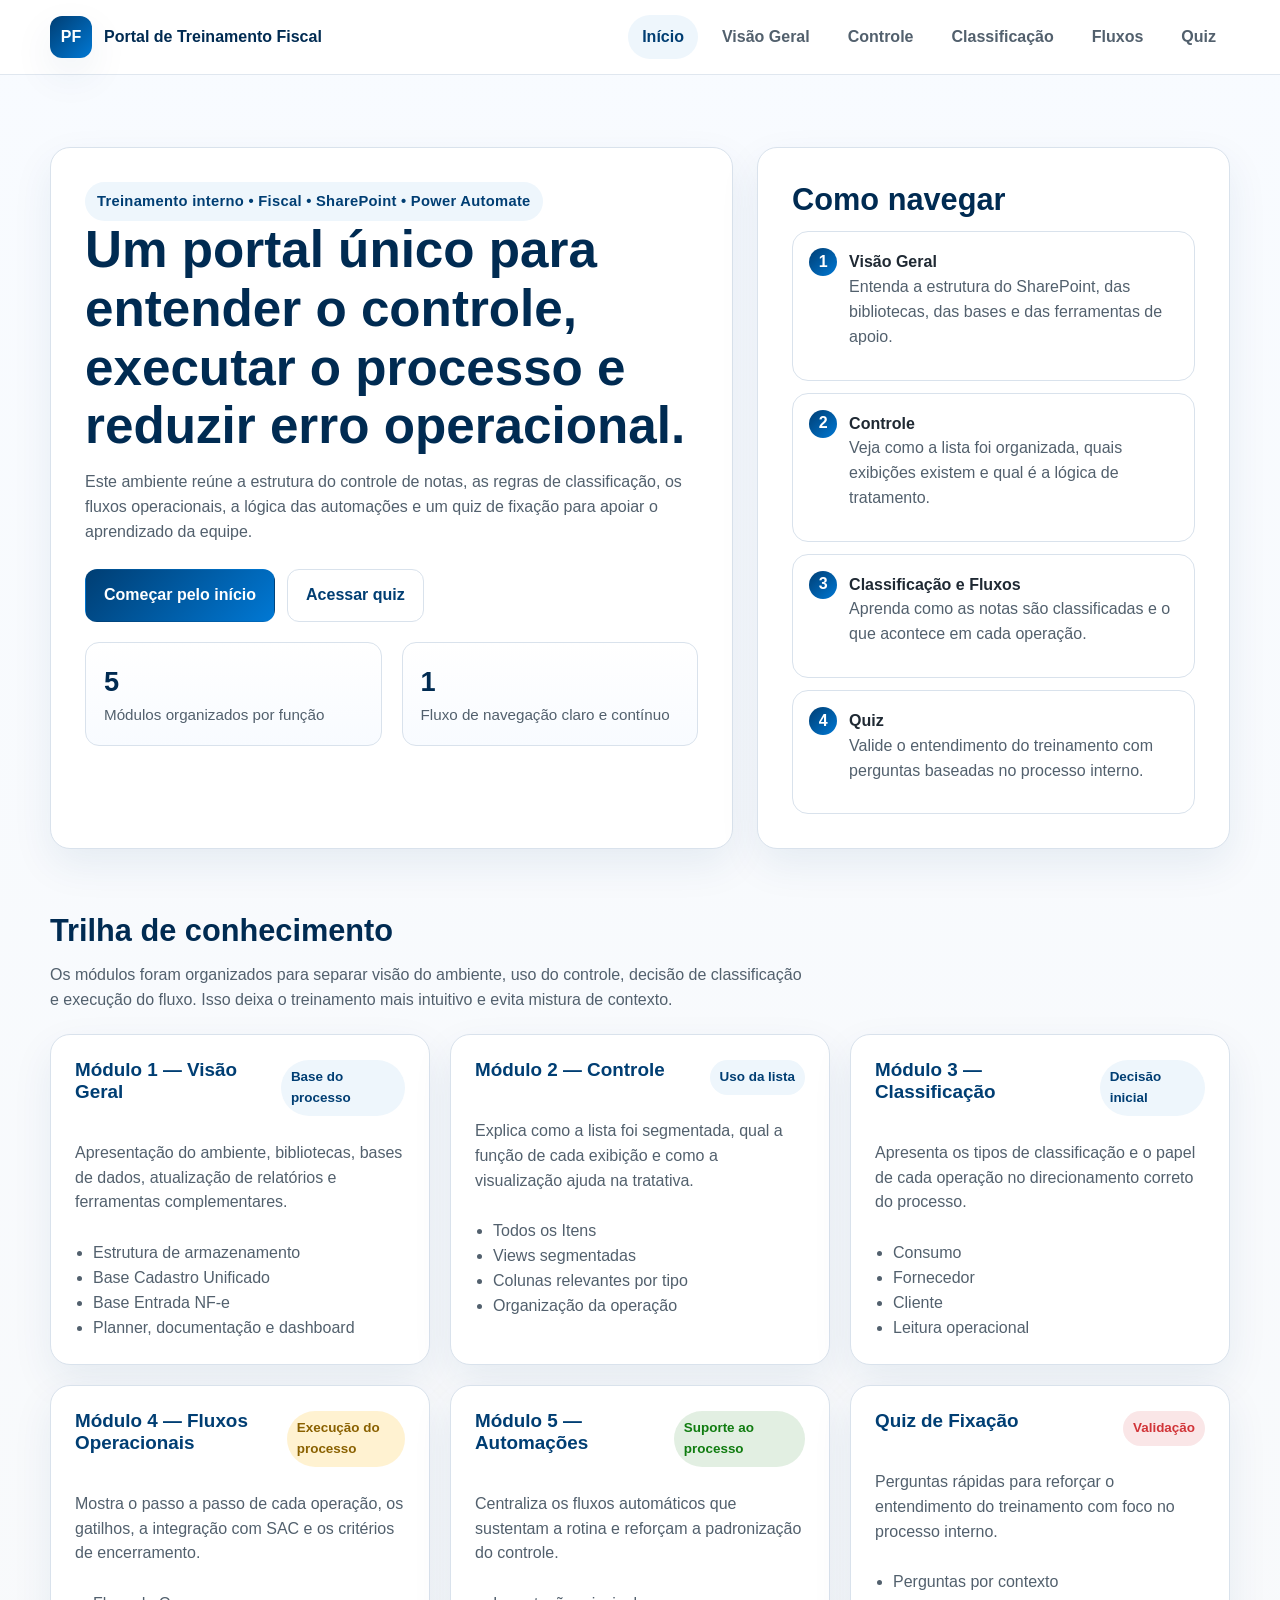
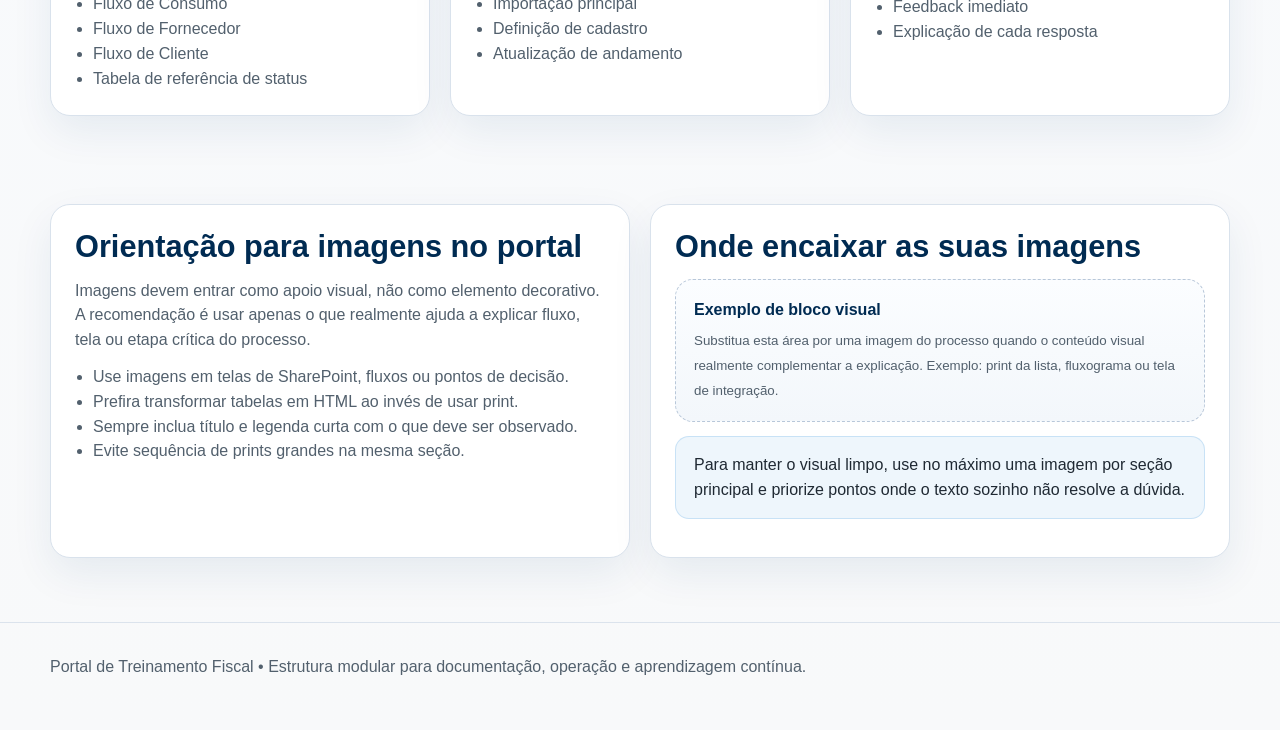
==== index.html @ 6f4d2eba "Add files via upload" ====
<!DOCTYPE html>
<html lang="pt-BR">
<head>
  <meta charset="UTF-8">
  <meta name="viewport" content="width=device-width, initial-scale=1.0">
  <title>Portal de Treinamento Fiscal</title>
  <link rel="stylesheet" href="style.css">
</head>
<body>
  <header class="site-header">
    <div class="container navbar">
      <a class="brand" href="index.html">
        <span class="brand-badge">PF</span>
        <span>Portal de Treinamento Fiscal</span>
      </a>
      <nav class="nav-links">
        <a class="active" href="index.html">Início</a>
        <a href="visao-geral.html">Visão Geral</a>
        <a href="controle.html">Controle</a>
        <a href="classificacao.html">Classificação</a>
        <a href="fluxos.html">Fluxos</a>
        <a href="quiz.html">Quiz</a>
      </nav>
    </div>
  </header>

  <main>
    <section class="hero">
      <div class="container hero-grid">
        <div class="hero-card">
          <span class="kicker">Treinamento interno • Fiscal • SharePoint • Power Automate</span>
          <h1>Um portal único para entender o controle, executar o processo e reduzir erro operacional.</h1>
          <p>
            Este ambiente reúne a estrutura do controle de notas, as regras de classificação, os fluxos operacionais,
            a lógica das automações e um quiz de fixação para apoiar o aprendizado da equipe.
          </p>
          <div class="hero-actions">
            <a class="btn btn-primary" href="visao-geral.html">Começar pelo início</a>
            <a class="btn btn-secondary" href="quiz.html">Acessar quiz</a>
          </div>
          <div class="mini-grid">
            <div class="stat-card">
              <strong>5</strong>
              <span>Módulos organizados por função</span>
            </div>
            <div class="stat-card">
              <strong>1</strong>
              <span>Fluxo de navegação claro e contínuo</span>
            </div>
          </div>
        </div>
        <div class="hero-card">
          <h2>Como navegar</h2>
          <div class="flow">
            <div class="flow-step" data-step="1">
              <strong>Visão Geral</strong>
              <p>Entenda a estrutura do SharePoint, das bibliotecas, das bases e das ferramentas de apoio.</p>
            </div>
            <div class="flow-step" data-step="2">
              <strong>Controle</strong>
              <p>Veja como a lista foi organizada, quais exibições existem e qual é a lógica de tratamento.</p>
            </div>
            <div class="flow-step" data-step="3">
              <strong>Classificação e Fluxos</strong>
              <p>Aprenda como as notas são classificadas e o que acontece em cada operação.</p>
            </div>
            <div class="flow-step" data-step="4">
              <strong>Quiz</strong>
              <p>Valide o entendimento do treinamento com perguntas baseadas no processo interno.</p>
            </div>
          </div>
        </div>
      </div>
    </section>

    <section class="section">
      <div class="container">
        <div class="section-header">
          <h2>Trilha de conhecimento</h2>
          <p>Os módulos foram organizados para separar visão do ambiente, uso do controle, decisão de classificação e execução do fluxo. Isso deixa o treinamento mais intuitivo e evita mistura de contexto.</p>
        </div>
        <div class="module-grid">
          <a class="card module-card" href="visao-geral.html">
            <div class="card-title-row">
              <h3>Módulo 1 — Visão Geral</h3>
              <span class="tag primary">Base do processo</span>
            </div>
            <p>Apresentação do ambiente, bibliotecas, bases de dados, atualização de relatórios e ferramentas complementares.</p>
            <ul class="feature-list">
              <li>Estrutura de armazenamento</li>
              <li>Base Cadastro Unificado</li>
              <li>Base Entrada NF-e</li>
              <li>Planner, documentação e dashboard</li>
            </ul>
          </a>

          <a class="card module-card" href="controle.html">
            <div class="card-title-row">
              <h3>Módulo 2 — Controle</h3>
              <span class="tag primary">Uso da lista</span>
            </div>
            <p>Explica como a lista foi segmentada, qual a função de cada exibição e como a visualização ajuda na tratativa.</p>
            <ul class="feature-list">
              <li>Todos os Itens</li>
              <li>Views segmentadas</li>
              <li>Colunas relevantes por tipo</li>
              <li>Organização da operação</li>
            </ul>
          </a>

          <a class="card module-card" href="classificacao.html">
            <div class="card-title-row">
              <h3>Módulo 3 — Classificação</h3>
              <span class="tag primary">Decisão inicial</span>
            </div>
            <p>Apresenta os tipos de classificação e o papel de cada operação no direcionamento correto do processo.</p>
            <ul class="feature-list">
              <li>Consumo</li>
              <li>Fornecedor</li>
              <li>Cliente</li>
              <li>Leitura operacional</li>
            </ul>
          </a>

          <a class="card module-card" href="fluxos.html#consumo">
            <div class="card-title-row">
              <h3>Módulo 4 — Fluxos Operacionais</h3>
              <span class="tag warning">Execução do processo</span>
            </div>
            <p>Mostra o passo a passo de cada operação, os gatilhos, a integração com SAC e os critérios de encerramento.</p>
            <ul class="feature-list">
              <li>Fluxo de Consumo</li>
              <li>Fluxo de Fornecedor</li>
              <li>Fluxo de Cliente</li>
              <li>Tabela de referência de status</li>
            </ul>
          </a>

          <a class="card module-card" href="fluxos.html#automacoes">
            <div class="card-title-row">
              <h3>Módulo 5 — Automações</h3>
              <span class="tag success">Suporte ao processo</span>
            </div>
            <p>Centraliza os fluxos automáticos que sustentam a rotina e reforçam a padronização do controle.</p>
            <ul class="feature-list">
              <li>Importação principal</li>
              <li>Definição de cadastro</li>
              <li>Atualização de andamento</li>
            </ul>
          </a>

          <a class="card module-card" href="quiz.html">
            <div class="card-title-row">
              <h3>Quiz de Fixação</h3>
              <span class="tag danger">Validação</span>
            </div>
            <p>Perguntas rápidas para reforçar o entendimento do treinamento com foco no processo interno.</p>
            <ul class="feature-list">
              <li>Perguntas por contexto</li>
              <li>Feedback imediato</li>
              <li>Explicação de cada resposta</li>
            </ul>
          </a>
        </div>
      </div>
    </section>

    <section class="section">
      <div class="container grid-2">
        <div class="card">
          <h2>Orientação para imagens no portal</h2>
          <p>Imagens devem entrar como apoio visual, não como elemento decorativo. A recomendação é usar apenas o que realmente ajuda a explicar fluxo, tela ou etapa crítica do processo.</p>
          <ul class="clean-list">
            <li>Use imagens em telas de SharePoint, fluxos ou pontos de decisão.</li>
            <li>Prefira transformar tabelas em HTML ao invés de usar print.</li>
            <li>Sempre inclua título e legenda curta com o que deve ser observado.</li>
            <li>Evite sequência de prints grandes na mesma seção.</li>
          </ul>
        </div>
        <div class="card">
          <h2>Onde encaixar as suas imagens</h2>
          <div class="image-slot">
            <strong>Exemplo de bloco visual</strong>
            <small>Substitua esta área por uma imagem do processo quando o conteúdo visual realmente complementar a explicação. Exemplo: print da lista, fluxograma ou tela de integração.</small>
          </div>
          <div class="note">
            Para manter o visual limpo, use no máximo uma imagem por seção principal e priorize pontos onde o texto sozinho não resolve a dúvida.
          </div>
        </div>
      </div>
    </section>
  </main>

  <footer class="site-footer">
    <div class="container">
      Portal de Treinamento Fiscal • Estrutura modular para documentação, operação e aprendizagem contínua.
    </div>
  </footer>
</body>
</html>
---- style.css ----
:root {
  --primary-900: #002b52;
  --primary-800: #003e73;
  --primary-700: #005a9e;
  --primary-600: #0078d4;
  --primary-050: #eef6fc;
  --surface: #ffffff;
  --surface-alt: #f8f9fa;
  --border: #d9e2ec;
  --text: #1f2933;
  --muted: #52606d;
  --success: #107c10;
  --warning: #ffb900;
  --danger: #d13438;
  --shadow: 0 16px 40px rgba(0, 62, 115, 0.08);
  --radius-lg: 20px;
  --radius-md: 14px;
  --radius-sm: 10px;
  --max-width: 1180px;
}

* { box-sizing: border-box; }
html { scroll-behavior: smooth; }
body {
  margin: 0;
  font-family: "Segoe UI", Tahoma, Geneva, Verdana, sans-serif;
  color: var(--text);
  background: linear-gradient(180deg, #f8fbff 0%, #f8f9fa 100%);
  line-height: 1.55;
}

a { color: var(--primary-700); text-decoration: none; }
a:hover { color: var(--primary-800); }
img { max-width: 100%; display: block; }

.container {
  width: min(var(--max-width), calc(100% - 32px));
  margin: 0 auto;
}

.site-header {
  position: sticky;
  top: 0;
  z-index: 20;
  backdrop-filter: blur(10px);
  background: rgba(255,255,255,0.92);
  border-bottom: 1px solid rgba(217,226,236,0.8);
}

.navbar {
  display: flex;
  align-items: center;
  justify-content: space-between;
  gap: 16px;
  min-height: 74px;
}

.brand {
  display: flex;
  align-items: center;
  gap: 12px;
  color: var(--primary-900);
  font-weight: 700;
}

.brand-badge {
  width: 42px;
  height: 42px;
  border-radius: 12px;
  display: grid;
  place-items: center;
  color: white;
  background: linear-gradient(135deg, var(--primary-800), var(--primary-600));
  box-shadow: var(--shadow);
}

.nav-links {
  display: flex;
  flex-wrap: wrap;
  gap: 10px;
}

.nav-links a {
  padding: 10px 14px;
  border-radius: 999px;
  color: var(--muted);
  font-weight: 600;
}

.nav-links a:hover,
.nav-links a.active {
  background: var(--primary-050);
  color: var(--primary-800);
}

.hero {
  padding: 72px 0 40px;
}

.hero-grid {
  display: grid;
  grid-template-columns: 1.3fr 0.9fr;
  gap: 24px;
  align-items: stretch;
}

.hero-card,
.card,
.info-panel {
  background: var(--surface);
  border: 1px solid var(--border);
  border-radius: var(--radius-lg);
  box-shadow: var(--shadow);
}

.hero-card {
  padding: 34px;
}

.kicker {
  display: inline-flex;
  align-items: center;
  gap: 8px;
  padding: 8px 12px;
  border-radius: 999px;
  background: var(--primary-050);
  color: var(--primary-800);
  font-size: 0.92rem;
  font-weight: 700;
  letter-spacing: .02em;
}

h1,h2,h3,h4 { margin: 0 0 14px; line-height: 1.15; }
h1 { font-size: clamp(2rem, 4vw, 3.6rem); color: var(--primary-900); }
h2 { font-size: clamp(1.4rem, 2.4vw, 2rem); color: var(--primary-900); }
h3 { font-size: 1.18rem; color: var(--primary-800); }
p { margin: 0 0 12px; color: var(--muted); }

.hero-actions,
.button-group {
  display: flex;
  flex-wrap: wrap;
  gap: 12px;
  margin-top: 24px;
}

.btn {
  display: inline-flex;
  align-items: center;
  justify-content: center;
  gap: 8px;
  padding: 13px 18px;
  border-radius: 12px;
  border: 1px solid transparent;
  font-weight: 700;
  transition: .2s ease;
}

.btn-primary {
  background: linear-gradient(135deg, var(--primary-800), var(--primary-600));
  color: white;
}
.btn-primary:hover { transform: translateY(-1px); color: white; }
.btn-secondary {
  background: white;
  color: var(--primary-800);
  border-color: var(--border);
}
.btn-secondary:hover { background: var(--surface-alt); }

.mini-grid,
.module-grid,
.grid-2,
.grid-3 {
  display: grid;
  gap: 20px;
}

.mini-grid { grid-template-columns: repeat(2, minmax(0,1fr)); margin-top: 20px; }
.module-grid { grid-template-columns: repeat(3, minmax(0,1fr)); }
.grid-2 { grid-template-columns: repeat(2, minmax(0,1fr)); }
.grid-3 { grid-template-columns: repeat(3, minmax(0,1fr)); }

.stat-card {
  padding: 18px;
  border-radius: var(--radius-md);
  background: linear-gradient(180deg, #fff, #f8fbff);
  border: 1px solid var(--border);
}
.stat-card strong {
  display: block;
  font-size: 1.7rem;
  color: var(--primary-900);
}
.stat-card span { color: var(--muted); font-size: 0.95rem; }

.section { padding: 24px 0 64px; }
.section-header { margin-bottom: 22px; }
.section-header p { max-width: 760px; }

.card { padding: 24px; }
.card:hover { transform: translateY(-2px); transition: .2s ease; }
.card-title-row {
  display: flex;
  align-items: center;
  justify-content: space-between;
  gap: 12px;
  margin-bottom: 10px;
}

.module-card {
  display: flex;
  flex-direction: column;
  gap: 14px;
  min-height: 100%;
}

.module-card ul,
.feature-list,
.flow-list,
.clean-list,
.timeline,
.check-list {
  margin: 0;
  padding-left: 18px;
  color: var(--muted);
}

.tag {
  display: inline-flex;
  align-items: center;
  padding: 7px 10px;
  border-radius: 999px;
  font-size: 0.84rem;
  font-weight: 700;
}
.tag.primary { background: var(--primary-050); color: var(--primary-800); }
.tag.success { background: rgba(16,124,16,0.12); color: var(--success); }
.tag.warning { background: rgba(255,185,0,0.18); color: #8a6100; }
.tag.danger { background: rgba(209,52,56,0.12); color: var(--danger); }

.note,
.alert,
.callout {
  border-radius: 14px;
  padding: 16px 18px;
  border: 1px solid transparent;
  margin: 14px 0;
}
.note { background: var(--primary-050); border-color: rgba(0,120,212,0.16); }
.alert-warning { background: rgba(255,185,0,0.15); border-color: rgba(255,185,0,0.32); }
.alert-danger { background: rgba(209,52,56,0.08); border-color: rgba(209,52,56,0.24); }
.alert-success { background: rgba(16,124,16,0.08); border-color: rgba(16,124,16,0.22); }

.table-wrap {
  overflow-x: auto;
  border: 1px solid var(--border);
  border-radius: 16px;
}

table {
  width: 100%;
  border-collapse: collapse;
  background: white;
}

thead th {
  text-align: left;
  background: #eef5fb;
  color: var(--primary-900);
  font-size: 0.94rem;
  padding: 14px 16px;
  border-bottom: 1px solid var(--border);
}

tbody td {
  padding: 14px 16px;
  border-bottom: 1px solid #ebeff3;
  vertical-align: top;
  color: var(--muted);
}

tbody tr:last-child td { border-bottom: 0; }

.status-pill {
  display: inline-flex;
  align-items: center;
  gap: 6px;
  padding: 7px 10px;
  border-radius: 999px;
  font-weight: 700;
  font-size: 0.84rem;
}
.status-pill.await { background: rgba(16,124,16,0.12); color: var(--success); }
.status-pill.review { background: rgba(255,185,0,0.18); color: #8a6100; }
.status-pill.action { background: rgba(209,52,56,0.12); color: var(--danger); }
.status-pill.base { background: var(--primary-050); color: var(--primary-800); }

.flow {
  display: grid;
  gap: 12px;
}
.flow-step {
  position: relative;
  padding: 18px 18px 18px 56px;
  border: 1px solid var(--border);
  border-radius: 16px;
  background: white;
}
.flow-step::before {
  content: attr(data-step);
  position: absolute;
  left: 16px;
  top: 16px;
  width: 28px;
  height: 28px;
  border-radius: 50%;
  display: grid;
  place-items: center;
  font-weight: 800;
  color: white;
  background: linear-gradient(135deg, var(--primary-800), var(--primary-600));
}

.subnav {
  padding: 18px 0 0;
}
.subnav .container {
  display: flex;
  flex-wrap: wrap;
  gap: 10px;
}
.subnav a {
  padding: 9px 12px;
  border-radius: 999px;
  background: white;
  border: 1px solid var(--border);
  color: var(--muted);
  font-weight: 600;
}
.subnav a:hover,
.subnav a.active {
  color: var(--primary-800);
  background: var(--primary-050);
}

.content-hero { padding: 42px 0 24px; }
.content-hero .card { padding: 28px; }

.image-slot {
  border: 1.5px dashed #b8c7d9;
  background: linear-gradient(180deg, #fbfdff, #f3f7fb);
  border-radius: 18px;
  padding: 18px;
}
.image-slot strong { display: block; color: var(--primary-900); margin-bottom: 6px; }
.image-slot small { color: var(--muted); }

.quiz-shell { display: grid; gap: 20px; }
.question-card { padding: 24px; }
.question-meta { color: var(--primary-800); font-weight: 700; font-size: .92rem; margin-bottom: 10px; }
.option-list { display: grid; gap: 12px; margin-top: 18px; }
.option {
  display: flex;
  align-items: flex-start;
  gap: 12px;
  padding: 14px 16px;
  border-radius: 14px;
  border: 1px solid var(--border);
  background: white;
  cursor: pointer;
}
.option input { margin-top: 3px; }
.option:hover { border-color: #a7bfd9; background: #fbfdff; }
.quiz-result {
  margin-top: 16px;
  padding: 16px;
  border-radius: 14px;
  display: none;
}
.quiz-result.show { display: block; }
.quiz-result.correct { background: rgba(16,124,16,0.08); border: 1px solid rgba(16,124,16,0.22); }
.quiz-result.incorrect { background: rgba(209,52,56,0.08); border: 1px solid rgba(209,52,56,0.22); }
.quiz-controls { display: flex; gap: 12px; flex-wrap: wrap; margin-top: 18px; }
.score-box {
  padding: 22px;
  background: linear-gradient(135deg, var(--primary-800), var(--primary-600));
  color: white;
  border-radius: 22px;
}
.score-box p, .score-box h3 { color: white; }

.site-footer {
  padding: 32px 0 50px;
  border-top: 1px solid rgba(217,226,236,0.9);
  color: var(--muted);
}

@media (max-width: 980px) {
  .hero-grid,
  .module-grid,
  .grid-2,
  .grid-3,
  .mini-grid { grid-template-columns: 1fr; }
  .navbar { padding: 10px 0; align-items: flex-start; flex-direction: column; }
}

@media (max-width: 640px) {
  .hero { padding-top: 46px; }
  .hero-card, .card { padding: 20px; }
  .nav-links { width: 100%; }
  .nav-links a { padding: 8px 10px; }
}
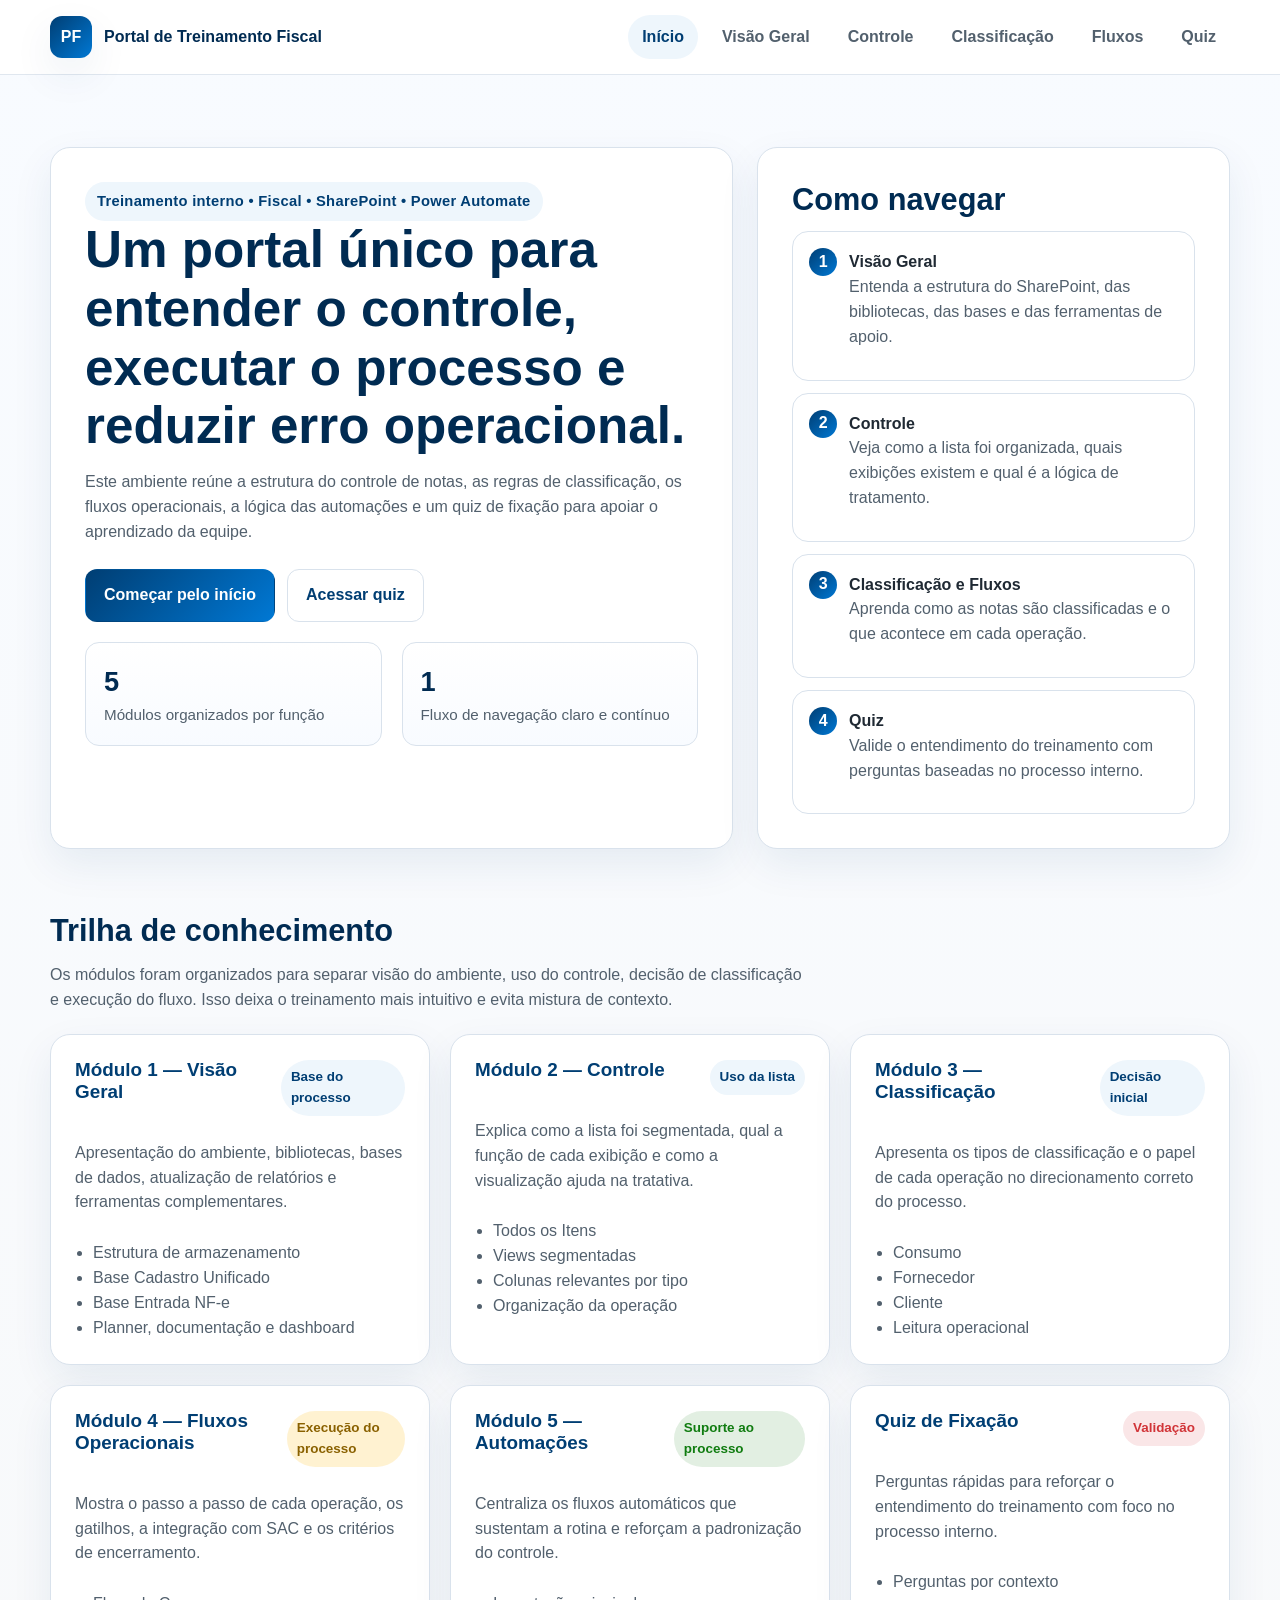
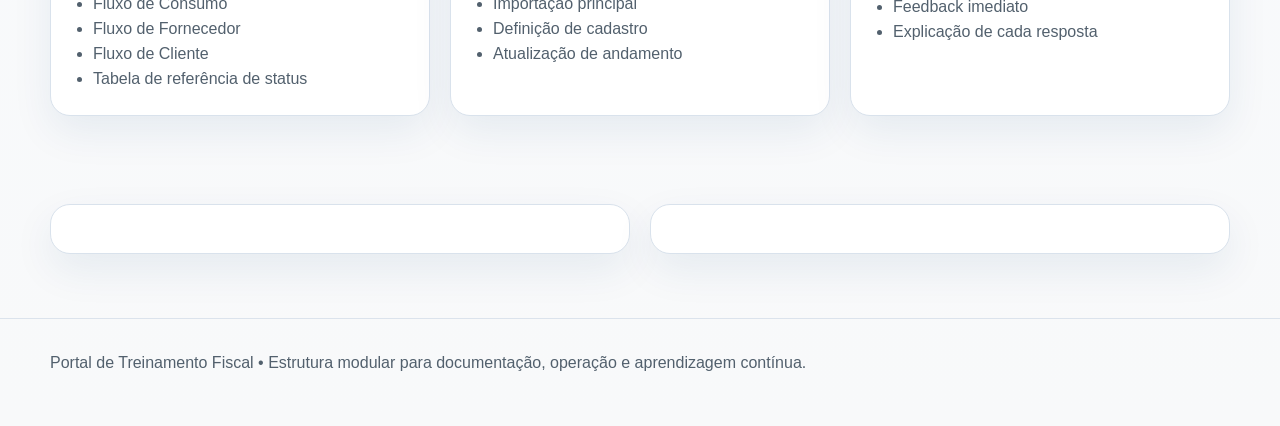
==== commit 768f29af: "Update index.html" ====
--- a/index.html
+++ b/index.html
@@ -168,23 +168,9 @@
     <section class="section">
       <div class="container grid-2">
         <div class="card">
-          <h2>Orientação para imagens no portal</h2>
-          <p>Imagens devem entrar como apoio visual, não como elemento decorativo. A recomendação é usar apenas o que realmente ajuda a explicar fluxo, tela ou etapa crítica do processo.</p>
-          <ul class="clean-list">
-            <li>Use imagens em telas de SharePoint, fluxos ou pontos de decisão.</li>
-            <li>Prefira transformar tabelas em HTML ao invés de usar print.</li>
-            <li>Sempre inclua título e legenda curta com o que deve ser observado.</li>
-            <li>Evite sequência de prints grandes na mesma seção.</li>
           </ul>
         </div>
         <div class="card">
-          <h2>Onde encaixar as suas imagens</h2>
-          <div class="image-slot">
-            <strong>Exemplo de bloco visual</strong>
-            <small>Substitua esta área por uma imagem do processo quando o conteúdo visual realmente complementar a explicação. Exemplo: print da lista, fluxograma ou tela de integração.</small>
-          </div>
-          <div class="note">
-            Para manter o visual limpo, use no máximo uma imagem por seção principal e priorize pontos onde o texto sozinho não resolve a dúvida.
           </div>
         </div>
       </div>
